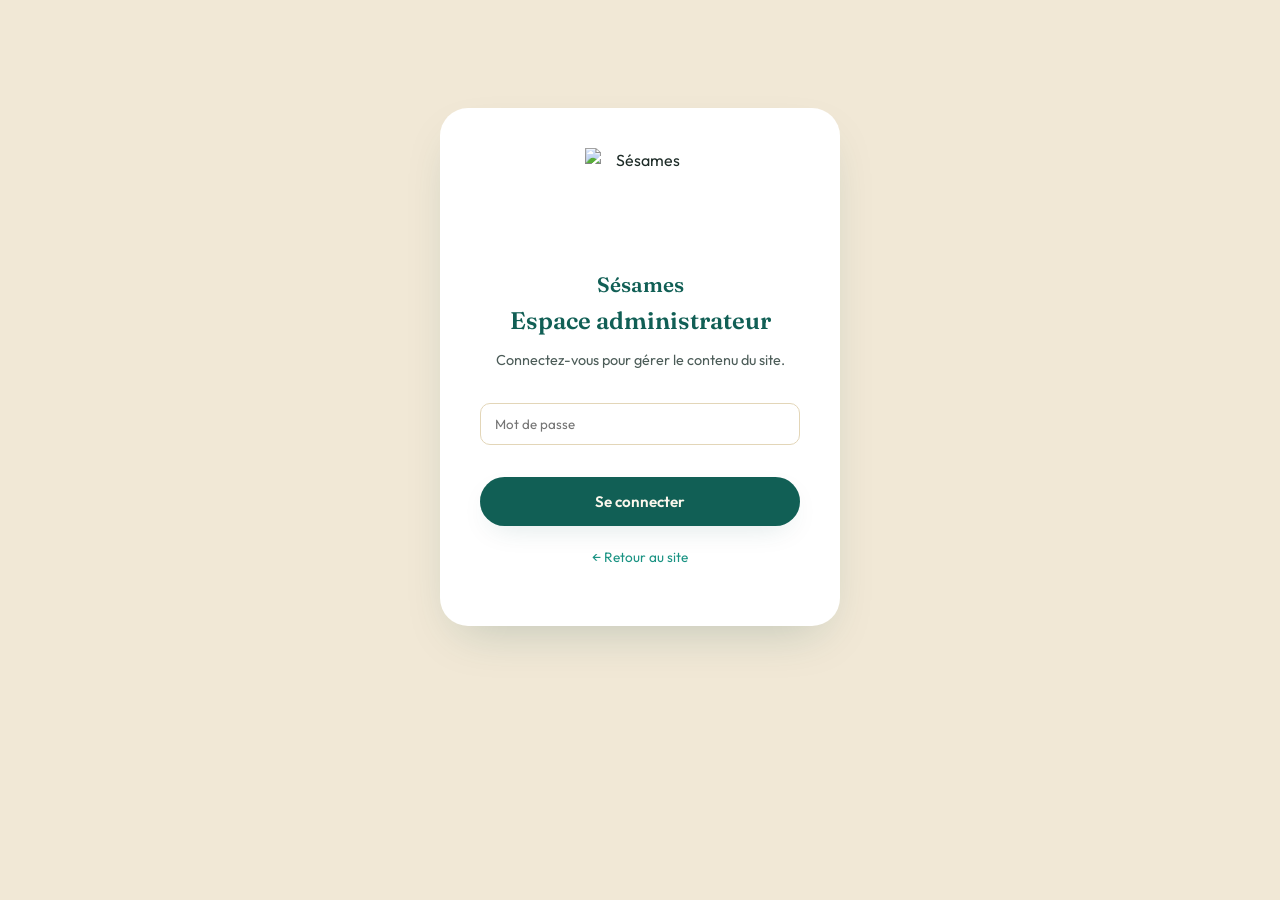
==== admin.html @ 0f2f65d6 "Add files via upload" ====
<!DOCTYPE html>
<html lang="fr">
<head>
<meta charset="UTF-8">
<meta name="viewport" content="width=device-width, initial-scale=1.0">
<title>Sésames — Espace administrateur</title>
<link href="https://fonts.googleapis.com/css2?family=Fraunces:wght@500;600&family=Outfit:wght@400;500;600;700&display=swap" rel="stylesheet">
<link rel="stylesheet" href="styles.css">
<style>
  body{ background:var(--sand); }
  .admin-header{
    background:var(--teal-deep); color:var(--cream); padding:18px 0;
    display:flex; align-items:center;
  }
  .admin-header .container{ display:flex; align-items:center; justify-content:space-between; }
  .admin-header .brand-name{ color:var(--cream); }
  .admin-header img{ width:40px;height:40px;object-fit:contain; }
  .admin-wrap{ max-width:1000px; margin:0 auto; padding:36px 24px 100px; }

  .login-box{
    max-width:400px; margin:12vh auto; background:var(--white); padding:40px;
    border-radius:var(--radius-lg); box-shadow:var(--shadow-soft); text-align:center;
  }
  .login-box img{ width:110px;height:110px;object-fit:contain;margin:0 auto 10px;display:block; }
  .login-brand-name{ font-family:var(--font-display); font-weight:600; font-size:1.3rem; color:var(--teal-deep); margin-bottom:6px; }
  .login-box input{ width:100%; padding:12px 14px; border-radius:var(--radius-sm); border:1.5px solid var(--sand-line); margin:16px 0; }
  #login-error{ color:#C34A36; font-size:.85rem; min-height:1.2em; }

  .admin-tabs{ display:flex; gap:10px; flex-wrap:wrap; margin-bottom:30px; }
  .admin-tab{
    padding:10px 20px; border-radius:999px; border:1px solid var(--sand-line); background:var(--white);
    font-weight:600; font-size:.88rem; color:var(--ink-soft);
  }
  .admin-tab.active{ background:var(--teal-deep); color:var(--cream); border-color:var(--teal-deep); }

  .admin-panel-section{ display:none; }
  .admin-panel-section.active{ display:block; }

  .admin-block{
    background:var(--white); border-radius:var(--radius-md); padding:28px; margin-bottom:24px; box-shadow:var(--shadow-card);
  }
  .admin-block h3{ margin-bottom:18px; }
  .admin-grid2{ display:grid; grid-template-columns:1fr 1fr; gap:16px; }
  .admin-field{ margin-bottom:14px; }
  .admin-field label{ display:block; font-size:.82rem; font-weight:600; color:var(--teal-deep); margin-bottom:5px; }
  .admin-field input, .admin-field textarea{
    width:100%; padding:11px 13px; border-radius:var(--radius-sm); border:1.5px solid var(--sand-line); background:var(--cream);
  }
  .logo-row{ display:flex; align-items:center; gap:16px; margin-bottom:16px; }
  .logo-row img{ width:72px;height:72px;object-fit:contain; }

  .admin-row{ display:grid; grid-template-columns:1fr 1fr auto; gap:10px; align-items:center; margin-bottom:10px; }
  .admin-row input{ padding:10px 12px; border-radius:var(--radius-sm); border:1.5px solid var(--sand-line); }
  .admin-thumb{ width:56px;height:56px;border-radius:8px;object-fit:cover; }
  .icon-btn{
    width:34px;height:34px;border-radius:50%;border:1px solid var(--sand-line); background:var(--cream); color:#C34A36;
  }
  .admin-card{ background:var(--cream); border-radius:var(--radius-sm); padding:18px; margin-bottom:14px; border:1px solid var(--sand-line); }
  .admin-card-grid{ display:grid; grid-template-columns:repeat(auto-fit,minmax(140px,1fr)); gap:10px; margin-bottom:10px; }
  .admin-card select, .admin-card input, .admin-card textarea{
    width:100%; padding:10px 12px; border-radius:8px; border:1.5px solid var(--sand-line); background:var(--white);
  }
  .admin-card-actions{ display:flex; gap:10px; margin-top:10px; }
  .admin-danger{ background:#FBE9E6; color:#A63A29; border-radius:999px; padding:8px 18px; border:none; font-weight:600; }
  .admin-empty{ color:var(--ink-soft); font-style:italic; }

  .admin-toast{
    position:fixed; bottom:24px; left:50%; transform:translateX(-50%) translateY(20px);
    background:var(--teal-deep); color:var(--cream); padding:12px 22px; border-radius:999px;
    opacity:0; transition:all .3s ease; pointer-events:none; z-index:400; font-size:.9rem;
  }
  .admin-toast.show{ opacity:1; transform:translateX(-50%) translateY(0); }
  .admin-toast.err{ background:#A63A29; }

  .add-row{ display:flex; gap:10px; margin-bottom:18px; }
  .add-row input{ flex:1; padding:11px 13px; border-radius:var(--radius-sm); border:1.5px solid var(--sand-line); }

  @media (max-width:700px){ .admin-grid2{ grid-template-columns:1fr; } .admin-row{ grid-template-columns:1fr; } }
</style>
</head>
<body>

<!-- ===== ÉCRAN DE CONNEXION ===== -->
<div id="login-screen">
  <div class="login-box">
    <img src="assets/logo-icon.png" alt="Sésames" class="js-logo">
    <div class="login-brand-name js-nom">Sésames</div>
    <h2>Espace administrateur</h2>
    <p style="color:var(--ink-soft);font-size:.9rem;">Connectez-vous pour gérer le contenu du site.</p>
    <form id="login-form">
      <input type="password" id="login-pass" placeholder="Mot de passe" required>
      <div id="login-error"></div>
      <button type="submit" class="btn btn-primary" style="width:100%;">Se connecter</button>
    </form>
    <p style="margin-top:18px;"><a href="index.html" style="color:var(--teal);font-size:.85rem;">← Retour au site</a></p>
  </div>
</div>

<!-- ===== PANNEAU ADMIN ===== -->
<div id="admin-panel" style="display:none;">
  <header class="admin-header">
    <div class="container">
      <div class="brand">
        <img src="assets/logo-icon.png" alt="Sésames" class="js-logo">
        <span class="brand-name">Sésames — Administration</span>
      </div>
      <div style="display:flex;gap:14px;align-items:center;">
        <a href="index.html" target="_blank" class="btn btn-ghost btn-sm">Voir le site</a>
        <button id="logout-btn" class="btn btn-outline btn-sm" style="border-color:var(--cream);color:var(--cream);">Déconnexion</button>
      </div>
    </div>
  </header>

  <div class="admin-wrap">
    <div class="admin-tabs">
      <button class="admin-tab active" data-tab="general">Général</button>
      <button class="admin-tab" data-tab="services">Services</button>
      <button class="admin-tab" data-tab="galerie">Galerie</button>
      <button class="admin-tab" data-tab="temoignages">Témoignages</button>
      <button class="admin-tab" data-tab="reservations">Réservations</button>
    </div>

    <!-- ===== GÉNÉRAL ===== -->
    <section id="panel-general" class="admin-panel-section active">
      <form id="gen-form">
        <div class="admin-block">
          <h3>Identité du centre</h3>
          <div class="logo-row">
            <img id="gen-logo-preview" src="assets/logo-icon.png" alt="Logo" class="js-logo">
            <div>
              <label class="btn btn-outline btn-sm" style="cursor:pointer;">
                Changer le logo
                <input type="file" id="gen-logo-input" accept="image/*" style="display:none;">
              </label>
            </div>
          </div>
          <div class="admin-grid2">
            <div class="admin-field"><label>Nom du centre</label><input id="gen-nom"></div>
            <div class="admin-field"><label>Slogan</label><input id="gen-slogan"></div>
            <div class="admin-field"><label>Téléphone</label><input id="gen-tel"></div>
            <div class="admin-field"><label>Numéro WhatsApp (sans espaces, ex : 21673000000)</label><input id="gen-wa"></div>
            <div class="admin-field" style="grid-column:1/-1;"><label>Adresse complète</label><input id="gen-adresse"></div>
            <div class="admin-field" style="grid-column:1/-1;"><label>URL Google Maps (embed)</label><input id="gen-maps"></div>
            <div class="admin-field"><label>Lien Facebook</label><input id="gen-fb"></div>
            <div class="admin-field"><label>Lien Instagram</label><input id="gen-ig"></div>
          </div>
        </div>

        <div class="admin-block">
          <h3>Horaires d'ouverture</h3>
          <div id="gen-horaires"></div>
          <button type="button" id="gen-add-horaire" class="btn btn-outline btn-sm">+ Ajouter une ligne</button>
        </div>

        <div class="admin-block">
          <h3>Chiffres clés (section statistiques)</h3>
          <div id="gen-stats"></div>
        </div>

        <div class="admin-block">
          <h3>Section "À propos"</h3>
          <div class="admin-field"><label>Titre</label><input id="gen-apropos-titre"></div>
          <div class="admin-field"><label>Texte de présentation</label><textarea id="gen-apropos-texte" rows="5"></textarea></div>
          <div class="admin-grid2">
            <div class="admin-field"><label>Nom du fondateur</label><input id="gen-fondateur"></div>
            <div class="admin-field"><label>Titre du fondateur</label><input id="gen-fondateur-titre"></div>
          </div>
        </div>

        <button type="submit" class="btn btn-primary">Enregistrer les informations générales</button>
      </form>

      <div class="admin-block" style="margin-top:24px;">
        <h3>Sécurité</h3>
        <form id="change-pass-form">
          <div class="admin-field"><label>Nouveau mot de passe administrateur</label><input type="password" id="new-pass" placeholder="Minimum 4 caractères"></div>
          <button type="submit" class="btn btn-outline btn-sm">Mettre à jour le mot de passe</button>
        </form>
      </div>
    </section>

    <!-- ===== SERVICES ===== -->
    <section id="panel-services" class="admin-panel-section">
      <div class="admin-block">
        <h3>Massages & Hijama</h3>
        <button id="add-service" class="btn btn-primary btn-sm" style="margin-bottom:18px;">+ Ajouter un service</button>
        <div id="services-list"></div>
      </div>
    </section>

    <!-- ===== GALERIE ===== -->
    <section id="panel-galerie" class="admin-panel-section">
      <div class="admin-block">
        <h3>Photos de la galerie</h3>
        <div class="add-row">
          <input type="text" id="new-gallery-url" placeholder="Coller l'URL d'une nouvelle image">
          <button id="add-gallery" class="btn btn-primary btn-sm">Ajouter</button>
        </div>
        <div id="gallery-list"></div>
      </div>
    </section>

    <!-- ===== TÉMOIGNAGES ===== -->
    <section id="panel-temoignages" class="admin-panel-section">
      <div class="admin-block">
        <h3>Avis clients</h3>
        <button id="add-testi" class="btn btn-primary btn-sm" style="margin-bottom:18px;">+ Ajouter un témoignage</button>
        <div id="testi-list"></div>
      </div>
    </section>

    <!-- ===== RÉSERVATIONS ===== -->
    <section id="panel-reservations" class="admin-panel-section">
      <div class="admin-block">
        <h3>Demandes de réservation reçues</h3>
        <div id="resa-list"></div>
      </div>
    </section>
  </div>
</div>

<div id="admin-toast" class="admin-toast"></div>

<script src="data.js"></script>
<script src="admin.js"></script>
</body>
</html>
---- styles.css ----
/* ==========================================================
   SÉSAMES — Design tokens
   Palette dérivée du logo : cercle teal profond sur fond ivoire,
   silhouette en ligne, anneau de graines/pétales.
   Signature visuelle : l'anneau de graines devient un motif
   récurrent, et les révélations au scroll "s'ouvrent" comme le
   veut la légende du sésame — "Ouvre-toi, Sésame".
   ========================================================== */
:root{
  --teal-deep:   #115F55;
  --teal:        #1A9383;
  --teal-bright: #21B6A2;
  --teal-tint:   #E1F4F1;
  --cream:       #FBF7EC;
  --sand:        #F1E8D6;
  --sand-line:   #E3D6B8;
  --ink:         #1D2B27;
  --ink-soft:    #4C5C58;
  --white:       #FFFFFF;

  --font-display: "Fraunces", serif;
  --font-body: "Outfit", sans-serif;

  --radius-lg: 28px;
  --radius-md: 16px;
  --radius-sm: 10px;

  --shadow-soft: 0 20px 50px -20px rgba(18, 79, 77, 0.25);
  --shadow-card: 0 10px 30px -12px rgba(18, 79, 77, 0.18);

  --ease: cubic-bezier(.22,.9,.32,1);
}

*,*::before,*::after{ box-sizing:border-box; }
html{ scroll-behavior:smooth; }
body{
  margin:0;
  font-family:var(--font-body);
  background:var(--cream);
  color:var(--ink);
  line-height:1.6;
  -webkit-font-smoothing:antialiased;
}
img{ max-width:100%; display:block; }
a{ color:inherit; text-decoration:none; }
ul{ list-style:none; margin:0; padding:0; }
button{ font-family:inherit; cursor:pointer; }
input,textarea,select{ font-family:inherit; }

.container{
  width:100%;
  max-width:1180px;
  margin:0 auto;
  padding:0 24px;
}

h1,h2,h3,h4{
  font-family:var(--font-display);
  color:var(--teal-deep);
  margin:0 0 .5em;
  line-height:1.15;
  font-weight:600;
}
.eyebrow{
  display:inline-flex;
  align-items:center;
  gap:10px;
  font-family:var(--font-body);
  font-size:.78rem;
  letter-spacing:.18em;
  text-transform:uppercase;
  color:var(--teal);
  font-weight:600;
  margin-bottom:14px;
}
.eyebrow::before{
  content:"";
  width:22px;height:1px;
  background:var(--teal-bright);
  display:inline-block;
}
.section{ padding:96px 0; position:relative; }
.section-alt{ background:var(--sand); }
.section-head{ max-width:640px; margin-bottom:56px; }
.section-head p{ color:var(--ink-soft); font-size:1.05rem; }
.section-head.center{ margin-left:auto; margin-right:auto; text-align:center; }

/* ---------- Boutons ---------- */
.btn{
  display:inline-flex;
  align-items:center;
  justify-content:center;
  gap:10px;
  padding:14px 30px;
  border-radius:999px;
  font-weight:600;
  font-size:.95rem;
  border:1px solid transparent;
  transition:transform .35s var(--ease), box-shadow .35s var(--ease), background .3s ease, color .3s ease;
  white-space:nowrap;
}
.btn-primary{ background:var(--teal-deep); color:var(--cream); box-shadow:var(--shadow-card); }
.btn-primary:hover{ transform:translateY(-3px); box-shadow:0 16px 30px -10px rgba(18,79,77,.4); background:var(--teal); }
.btn-outline{ background:transparent; color:var(--teal-deep); border-color:var(--teal-deep); }
.btn-outline:hover{ background:var(--teal-deep); color:var(--cream); transform:translateY(-3px); }
.btn-ghost{ background:var(--white); color:var(--teal-deep); box-shadow:var(--shadow-card); }
.btn-ghost:hover{ transform:translateY(-3px); }
.btn-sm{ padding:10px 20px; font-size:.85rem; }

/* ---------- Navigation ---------- */
.nav{
  position:fixed; top:0; left:0; right:0; z-index:100;
  padding:18px 0;
  transition:background .4s ease, box-shadow .4s ease, padding .4s ease;
}
.nav.scrolled{
  background:rgba(251,247,236,.92);
  backdrop-filter:blur(10px);
  box-shadow:0 8px 24px -16px rgba(18,79,77,.35);
  padding:10px 0;
}
.nav .container{ display:flex; align-items:center; justify-content:space-between; gap:20px; }
.brand{ display:flex; align-items:center; gap:12px; }
.brand img{ width:48px; height:48px; object-fit:contain; }
.brand-name{ font-family:var(--font-display); font-weight:600; font-size:1.25rem; color:var(--teal-deep); }
.nav-links{ display:flex; gap:30px; align-items:center; }
.nav-links a{
  font-size:.92rem; font-weight:500; color:var(--ink);
  position:relative; padding:4px 0;
}
.nav-links a::after{
  content:""; position:absolute; left:0; bottom:0; height:2px; width:0;
  background:var(--teal-bright); transition:width .3s var(--ease);
}
.nav-links a:hover::after{ width:100%; }
.nav-actions{ display:flex; align-items:center; gap:14px; }
.nav-toggle{ display:none; background:none; border:none; font-size:1.6rem; color:var(--teal-deep); }

@media (max-width:900px){
  .nav-links{
    position:fixed; inset:0 0 0 auto; height:100vh; width:min(78vw,320px);
    background:var(--cream); flex-direction:column; justify-content:center; gap:28px;
    transform:translateX(100%); transition:transform .45s var(--ease);
    box-shadow:-10px 0 40px rgba(18,79,77,.2);
  }
  .nav-links.open{ transform:translateX(0); }
  .nav-toggle{ display:block; }
}

/* ---------- Hero ---------- */
.hero{
  min-height:100vh;
  display:flex; align-items:center;
  padding:140px 0 80px;
  position:relative;
  overflow:hidden;
  background:
    radial-gradient(ellipse at 80% 20%, rgba(34,163,159,.16), transparent 55%),
    radial-gradient(ellipse at 10% 90%, rgba(176,107,73,.12), transparent 50%),
    var(--cream);
}
.hero-blobs{ position:absolute; inset:0; overflow:hidden; z-index:0; pointer-events:none; }
.blob{
  position:absolute; border-radius:50%; filter:blur(60px); opacity:.45;
  will-change:transform;
}
.blob-1{
  width:420px; height:420px; top:-140px; right:-100px;
  background:radial-gradient(circle, var(--teal-bright), transparent 70%);
  animation:blob-float-1 16s ease-in-out infinite;
}
.blob-2{
  width:320px; height:320px; bottom:-120px; left:-80px;
  background:radial-gradient(circle, var(--teal-tint), transparent 70%);
  animation:blob-float-2 20s ease-in-out infinite;
}
.blob-3{
  width:220px; height:220px; bottom:20%; right:8%;
  background:radial-gradient(circle, var(--sand-line), transparent 70%);
  animation:blob-float-3 13s ease-in-out infinite;
}
@keyframes blob-float-1{
  0%,100%{ transform:translate(0,0) scale(1); }
  50%{ transform:translate(-30px,40px) scale(1.08); }
}
@keyframes blob-float-2{
  0%,100%{ transform:translate(0,0) scale(1); }
  50%{ transform:translate(25px,-30px) scale(1.05); }
}
@keyframes blob-float-3{
  0%,100%{ transform:translate(0,0); }
  50%{ transform:translate(-20px,-25px); }
}
.hero .container{ position:relative; z-index:1; display:grid; grid-template-columns:1.05fr .95fr; gap:60px; align-items:center; }
.hero-eyebrow{ color:var(--teal-bright); }
.hero h1{ font-size:clamp(2.4rem,4.4vw,3.6rem); }
.hero .tagline{ font-style:italic; font-family:var(--font-display); color:var(--teal); font-size:1.3rem; margin-bottom:22px; }
.hero p.lead{ color:var(--ink-soft); font-size:1.08rem; max-width:520px; margin-bottom:34px; }
.hero-cta{ display:flex; flex-wrap:wrap; gap:14px; }

.hero-visual{ position:relative; display:flex; align-items:center; justify-content:center; }
.seed-ring{
  position:absolute; inset:0; margin:auto; width:100%; height:100%;
  animation:spin 60s linear infinite;
}
@keyframes spin{ to{ transform:rotate(360deg); } }
.hero-image-wrap{
  position:relative; width:82%; aspect-ratio:1/1; border-radius:50%; overflow:hidden;
  box-shadow:var(--shadow-soft); border:6px solid var(--white);
}
.hero-image-wrap img{ width:100%; height:100%; object-fit:cover; }
.hero-float{ animation:hero-float 6s ease-in-out infinite; }
@keyframes hero-float{
  0%,100%{ transform:translateY(0); }
  50%{ transform:translateY(-16px); }
}

/* ---------- Reveal / "Ouvre-toi Sésame" ---------- */
.reveal{
  opacity:0; transform:translateY(28px) scale(.97);
  transition:opacity .8s var(--ease), transform .8s var(--ease);
}
.reveal.in-view{ opacity:1; transform:translateY(0) scale(1); }
.reveal-delay-1.in-view{ transition-delay:.1s; }
.reveal-delay-2.in-view{ transition-delay:.2s; }
.reveal-delay-3.in-view{ transition-delay:.3s; }

/* ---------- À propos ---------- */
.about-grid{ display:grid; grid-template-columns:.85fr 1.15fr; gap:64px; align-items:center; }
.about-portrait{
  position:relative; border-radius:var(--radius-lg); overflow:hidden;
  box-shadow:var(--shadow-card);
}
.about-portrait img{ width:100%; aspect-ratio:4/5; object-fit:cover; }
.founder-tag{
  position:absolute; left:20px; bottom:20px; background:rgba(251,247,236,.94);
  padding:14px 20px; border-radius:var(--radius-sm); backdrop-filter:blur(6px);
}
.founder-tag strong{ display:block; color:var(--teal-deep); font-family:var(--font-display); }
.founder-tag span{ font-size:.82rem; color:var(--ink-soft); }
.about-text p{ color:var(--ink-soft); font-size:1.05rem; }

/* ---------- Chiffres clés / compteurs ---------- */
.stats-section{
  background:var(--teal-deep);
  padding:64px 0;
  position:relative;
  overflow:hidden;
}
.stats-section::before{
  content:"";
  position:absolute; inset:0;
  background:radial-gradient(ellipse at 15% 30%, rgba(255,255,255,.06), transparent 55%);
  pointer-events:none;
}
.stats-grid{
  display:grid; grid-template-columns:repeat(4,1fr); gap:20px; position:relative; z-index:1;
}
.stat-card{ text-align:center; color:var(--cream); }
.stat-number{
  font-family:var(--font-display); font-weight:600; font-size:clamp(2rem,4vw,2.8rem);
  color:var(--teal-bright); display:inline-flex; align-items:baseline; gap:2px;
}
.stat-label{ margin-top:6px; font-size:.88rem; color:var(--cream); opacity:.85; letter-spacing:.02em; }
@media (max-width:800px){ .stats-grid{ grid-template-columns:repeat(2,1fr); gap:32px 20px; } }

/* ---------- Services ---------- */
.tabs{ display:flex; gap:12px; margin-bottom:36px; flex-wrap:wrap; }
.tab-btn{
  padding:10px 22px; border-radius:999px; border:1px solid var(--sand-line);
  background:var(--white); color:var(--ink-soft); font-weight:600; font-size:.9rem;
  transition:all .3s var(--ease);
}
.tab-btn.active, .tab-btn:hover{ background:var(--teal-deep); color:var(--cream); border-color:var(--teal-deep); }

.services-grid{
  display:grid; grid-template-columns:repeat(auto-fit,minmax(300px,1fr)); gap:28px;
  perspective:1200px;
}
.service-card{
  background:var(--white); border-radius:var(--radius-md); overflow:hidden;
  box-shadow:var(--shadow-card);
  transition:transform .25s var(--ease), box-shadow .45s var(--ease);
  display:flex; flex-direction:column;
  transform-style:preserve-3d;
  will-change:transform;
}
.service-card:hover{ box-shadow:0 24px 40px -18px rgba(18,79,77,.32); }
.service-media{ position:relative; aspect-ratio:4/3; overflow:hidden; }
.service-media img{ width:100%; height:100%; object-fit:cover; transition:transform .6s var(--ease); }
.service-card:hover .service-media img{ transform:scale(1.08); }
.service-tag{
  position:absolute; top:14px; left:14px; background:var(--teal-deep); color:var(--cream);
  font-size:.72rem; text-transform:uppercase; letter-spacing:.08em; padding:6px 12px; border-radius:999px;
}
.service-body{ padding:22px 22px 24px; display:flex; flex-direction:column; gap:10px; flex:1; }
.service-body h3{ font-size:1.15rem; margin-bottom:0; }
.service-body p{ color:var(--ink-soft); font-size:.92rem; flex:1; }
.service-meta{ display:flex; justify-content:space-between; align-items:center; font-size:.9rem; color:var(--ink-soft); }
.service-meta .price{ font-family:var(--font-display); font-size:1.3rem; color:var(--teal-deep); font-weight:600; }
.service-footer{ display:flex; gap:10px; }

/* ---------- Bienfaits ---------- */
.benefits-grid{ display:grid; grid-template-columns:repeat(auto-fit,minmax(260px,1fr)); gap:28px; }
.benefit-card{
  background:var(--white); padding:32px 26px; border-radius:var(--radius-md);
  box-shadow:var(--shadow-card); position:relative; overflow:hidden;
}
.benefit-card::before{
  content:""; position:absolute; top:-30px; right:-30px; width:90px; height:90px;
  background:var(--teal-tint); border-radius:50%;
}
.benefit-icon{
  width:48px; height:48px; border-radius:50%; background:var(--teal-deep); color:var(--cream);
  display:flex; align-items:center; justify-content:center; margin-bottom:16px; position:relative; z-index:1;
}
.benefit-card h3{ font-size:1.05rem; position:relative; z-index:1; }
.benefit-card p{ color:var(--ink-soft); font-size:.92rem; position:relative; z-index:1; margin:0; }

/* ---------- Galerie ---------- */
.gallery-grid{
  display:grid; grid-template-columns:repeat(3,1fr); gap:16px;
}
.gallery-item{
  border-radius:var(--radius-md); overflow:hidden; cursor:pointer; position:relative; aspect-ratio:1/1;
}
.gallery-item img{ width:100%; height:100%; object-fit:cover; transition:transform .5s var(--ease); }
.gallery-item:hover img{ transform:scale(1.1); }
.gallery-item::after{
  content:"+"; position:absolute; inset:0; display:flex; align-items:center; justify-content:center;
  font-size:2rem; color:#fff; background:rgba(18,79,77,0); transition:background .3s ease;
}
.gallery-item:hover::after{ background:rgba(18,79,77,.35); }
@media (max-width:700px){ .gallery-grid{ grid-template-columns:repeat(2,1fr); } }

/* ---------- Témoignages ---------- */
.testimonials-grid{ display:grid; grid-template-columns:repeat(auto-fit,minmax(280px,1fr)); gap:26px; }
.testimonial-card{
  background:var(--white); padding:30px 26px; border-radius:var(--radius-md); box-shadow:var(--shadow-card);
}
.stars{ color:var(--teal-bright); letter-spacing:2px; margin-bottom:12px; }
.testimonial-card p.quote{ color:var(--ink-soft); font-style:italic; }
.testimonial-name{ font-weight:600; color:var(--teal-deep); margin-top:14px; }

/* ---------- Contact ---------- */
.contact-grid{ display:grid; grid-template-columns:1fr 1fr; gap:48px; align-items:start; }
.contact-info-card{
  background:var(--teal-deep); color:var(--cream); padding:36px; border-radius:var(--radius-lg);
}
.contact-info-card h3{ color:var(--cream); }
.contact-info-item{ display:flex; gap:14px; margin-bottom:20px; align-items:flex-start; }
.contact-info-item .ico{ width:38px; height:38px; border-radius:50%; background:rgba(255,255,255,.12); display:flex; align-items:center; justify-content:center; flex-shrink:0; }
.contact-info-item a, .contact-info-item span{ color:var(--cream); opacity:.92; }
.map-embed{ margin-top:22px; border-radius:var(--radius-md); overflow:hidden; box-shadow:var(--shadow-card); }
.map-embed iframe{ width:100%; height:220px; border:0; display:block; }

.form-card{
  background:var(--white); padding:36px; border-radius:var(--radius-lg); box-shadow:var(--shadow-card);
}
.form-row{ display:grid; grid-template-columns:1fr 1fr; gap:16px; }
.field{ margin-bottom:18px; }
.field label{ display:block; font-size:.85rem; font-weight:600; margin-bottom:6px; color:var(--teal-deep); }
.field input, .field select, .field textarea{
  width:100%; padding:12px 14px; border-radius:var(--radius-sm); border:1.5px solid var(--sand-line);
  background:var(--cream); font-size:.95rem; transition:border-color .3s ease, box-shadow .3s ease; color:var(--ink);
}
.field input:focus, .field select:focus, .field textarea:focus{
  outline:none; border-color:var(--teal-bright); box-shadow:0 0 0 4px rgba(34,163,159,.15);
}
.field.error input, .field.error select, .field.error textarea{ border-color:#C34A36; }
.field .error-msg{ color:#C34A36; font-size:.78rem; margin-top:5px; display:none; }
.field.error .error-msg{ display:block; }
.form-msg{
  margin-top:16px; padding:14px 16px; border-radius:var(--radius-sm); font-size:.9rem;
  display:none; align-items:center; gap:10px;
}
.form-msg.show{ display:flex; }
.form-msg.success{ background:#E4F3EE; color:var(--teal-deep); }
.form-msg.err{ background:#FBE9E6; color:#A63A29; }

@media (max-width:900px){
  .hero .container, .about-grid, .contact-grid{ grid-template-columns:1fr; }
  .hero-visual{ order:-1; max-width:340px; margin:0 auto; }
  .form-row{ grid-template-columns:1fr; }
}

/* ---------- Footer ---------- */
.footer{ background:var(--ink); color:var(--sand); padding:56px 0 26px; }
.footer .container{ display:grid; grid-template-columns:1.3fr 1fr 1fr; gap:40px; }
.footer-brand{ display:flex; align-items:center; gap:12px; margin-bottom:16px; }
.footer-brand img{ width:44px; height:44px; object-fit:contain; }
.footer-brand-name{ font-family:var(--font-display); font-weight:600; font-size:1.2rem; color:var(--cream); }
.footer h4{ color:var(--cream); font-size:1rem; margin-bottom:16px; }
.footer p, .footer a{ color:#C9D2CF; font-size:.9rem; }
.footer a:hover{ color:var(--teal-bright); }
.footer-bottom{ text-align:center; margin-top:40px; padding-top:20px; border-top:1px solid rgba(255,255,255,.1); font-size:.8rem; color:#9DAAA6; }
@media (max-width:700px){ .footer .container{ grid-template-columns:1fr; } }

/* ---------- WhatsApp flottant ---------- */
.whatsapp-float{
  position:fixed; right:22px; bottom:22px; z-index:200;
  width:60px; height:60px; border-radius:50%; background:#25D366;
  display:flex; align-items:center; justify-content:center;
  box-shadow:0 10px 26px -6px rgba(0,0,0,.4);
  animation:pulse-wa 2.6s ease-in-out infinite;
}
.whatsapp-float:hover{ transform:scale(1.08); }
@keyframes pulse-wa{
  0%,100%{ box-shadow:0 10px 26px -6px rgba(37,211,102,.6); }
  50%{ box-shadow:0 10px 32px -4px rgba(37,211,102,.95); }
}

/* ---------- Lightbox ---------- */
.lightbox{
  position:fixed; inset:0; background:rgba(18,43,39,.92); z-index:300;
  display:none; align-items:center; justify-content:center; padding:30px;
}
.lightbox.open{ display:flex; }
.lightbox img{ max-width:90vw; max-height:85vh; border-radius:var(--radius-sm); }
.lightbox-close{
  position:absolute; top:24px; right:28px; color:#fff; font-size:2rem; background:none; border:none;
}

/* ---------- Modal réservation ---------- */
.modal-overlay{
  position:fixed; inset:0; background:rgba(18,43,39,.55); z-index:300; display:none;
  align-items:center; justify-content:center; padding:20px; backdrop-filter:blur(3px);
}
.modal-overlay.open{ display:flex; }
.modal-box{
  background:var(--cream); border-radius:var(--radius-lg); max-width:520px; width:100%;
  padding:36px; max-height:90vh; overflow-y:auto; box-shadow:var(--shadow-soft);
  transform:scale(.94); opacity:0; transition:transform .35s var(--ease), opacity .35s var(--ease);
}
.modal-overlay.open .modal-box{ transform:scale(1); opacity:1; }
.modal-close{ float:right; background:none; border:none; font-size:1.5rem; color:var(--ink-soft); }

/* ---------- Seed divider ---------- */
.seed-divider{ display:flex; justify-content:center; margin:0 auto 40px; opacity:.75; }

/* ---------- Barre de progression de scroll ---------- */
.scroll-progress{
  position:fixed; top:0; left:0; width:100%; height:3px; z-index:500;
  background:transparent;
}
.scroll-progress span{
  display:block; height:100%; width:0%;
  background:linear-gradient(90deg, var(--teal-bright), var(--teal-deep));
  transition:width .1s linear;
}

/* Focus visibility */
a:focus-visible, button:focus-visible, input:focus-visible, textarea:focus-visible{
  outline:3px solid var(--teal-bright); outline-offset:2px;
}

@media (prefers-reduced-motion: reduce){
  *{ animation-duration:.001ms !important; transition-duration:.001ms !important; }
  .reveal{ opacity:1; transform:none; }
  .hero-float, .blob{ animation:none !important; }
}
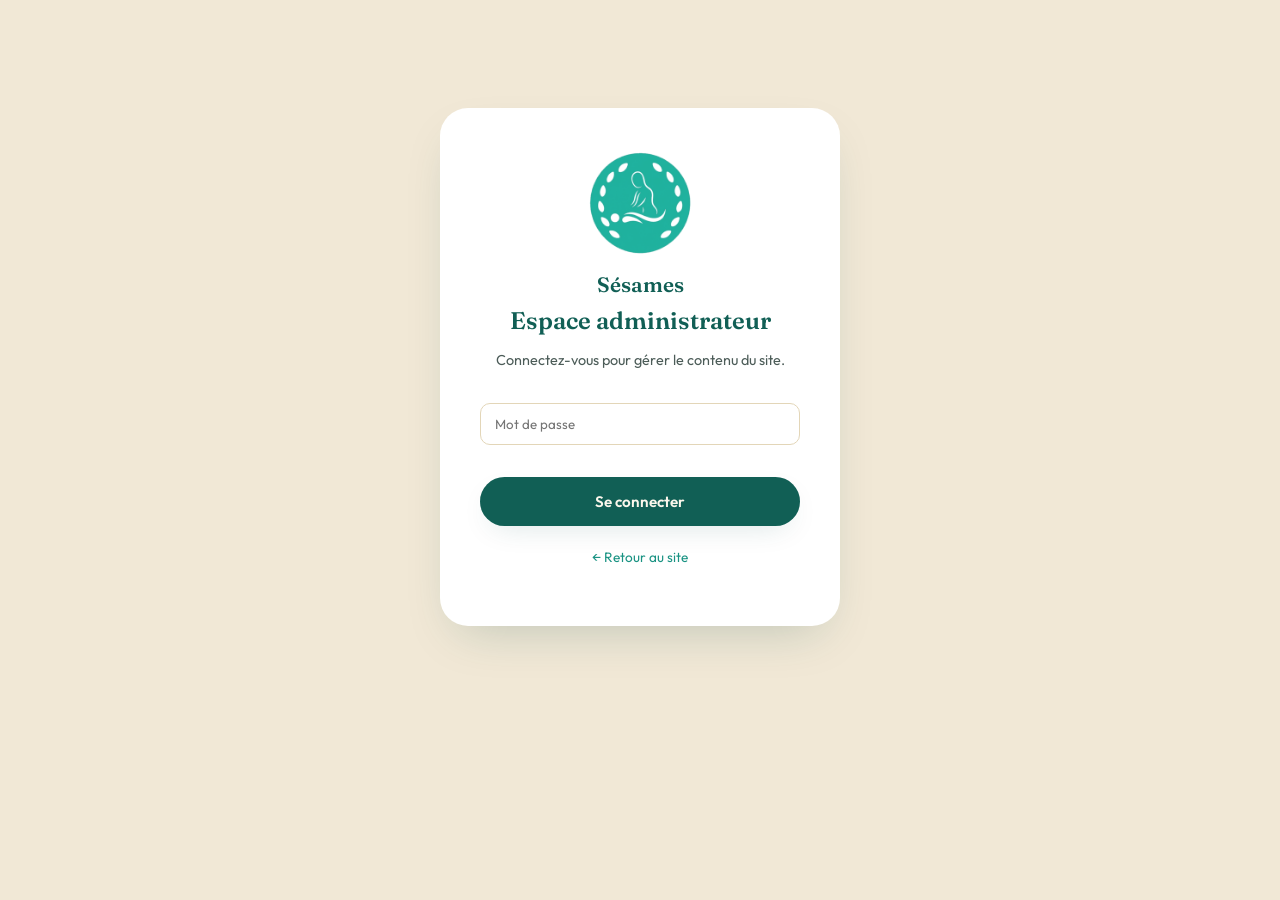
==== commit fab6f19f: "Add files via upload" ====
--- a/admin.html
+++ b/admin.html
@@ -83,7 +83,7 @@
 <!-- ===== ÉCRAN DE CONNEXION ===== -->
 <div id="login-screen">
   <div class="login-box">
-    <img src="assets/logo-icon.png" alt="Sésames" class="js-logo">
+    <img src="[data-uri]" alt="Sésames" class="js-logo">
     <div class="login-brand-name js-nom">Sésames</div>
     <h2>Espace administrateur</h2>
     <p style="color:var(--ink-soft);font-size:.9rem;">Connectez-vous pour gérer le contenu du site.</p>
@@ -101,11 +101,11 @@
   <header class="admin-header">
     <div class="container">
       <div class="brand">
-        <img src="assets/logo-icon.png" alt="Sésames" class="js-logo">
+        <img src="[data-uri]" alt="Sésames" class="js-logo">
         <span class="brand-name">Sésames — Administration</span>
       </div>
       <div style="display:flex;gap:14px;align-items:center;">
-        <a href="index.html" target="_blank" class="btn btn-ghost btn-sm">Voir le site</a>
+        <a href="index.html" target="_blank" rel="noopener noreferrer" class="btn btn-ghost btn-sm">Voir le site</a>
         <button id="logout-btn" class="btn btn-outline btn-sm" style="border-color:var(--cream);color:var(--cream);">Déconnexion</button>
       </div>
     </div>
@@ -126,7 +126,7 @@
         <div class="admin-block">
           <h3>Identité du centre</h3>
           <div class="logo-row">
-            <img id="gen-logo-preview" src="assets/logo-icon.png" alt="Logo" class="js-logo">
+            <img id="gen-logo-preview" src="[data-uri]" alt="Logo" class="js-logo">
             <div>
               <label class="btn btn-outline btn-sm" style="cursor:pointer;">
                 Changer le logo
--- a/styles.css
+++ b/styles.css
@@ -397,17 +397,50 @@
 @media (max-width:700px){ .footer .container{ grid-template-columns:1fr; } }
 
 /* ---------- WhatsApp flottant ---------- */
+.whatsapp-float-wrap{
+  position:fixed;
+  right:22px;
+  bottom:calc(22px + env(safe-area-inset-bottom, 0px));
+  z-index:200;
+  display:flex;
+  align-items:center;
+}
 .whatsapp-float{
-  position:fixed; right:22px; bottom:22px; z-index:200;
-  width:60px; height:60px; border-radius:50%; background:#25D366;
+  position:relative; z-index:2;
+  width:58px; height:58px; border-radius:50%;
+  background:linear-gradient(155deg, #2CDB77, #1DAE58);
+  border:3px solid var(--white);
   display:flex; align-items:center; justify-content:center;
-  box-shadow:0 10px 26px -6px rgba(0,0,0,.4);
-  animation:pulse-wa 2.6s ease-in-out infinite;
-}
-.whatsapp-float:hover{ transform:scale(1.08); }
+  box-shadow:var(--shadow-card), 0 10px 24px -10px rgba(29,174,88,.55);
+  transition:transform .35s var(--ease), box-shadow .35s var(--ease);
+  animation:pulse-wa 3.4s ease-in-out infinite;
+}
+.whatsapp-float:hover, .whatsapp-float:focus-visible{
+  transform:translateY(-3px) scale(1.06);
+  box-shadow:var(--shadow-card), 0 16px 30px -10px rgba(29,174,88,.7);
+}
 @keyframes pulse-wa{
-  0%,100%{ box-shadow:0 10px 26px -6px rgba(37,211,102,.6); }
-  50%{ box-shadow:0 10px 32px -4px rgba(37,211,102,.95); }
+  0%,100%{ box-shadow:var(--shadow-card), 0 10px 24px -10px rgba(29,174,88,.45); }
+  50%{ box-shadow:var(--shadow-card), 0 14px 30px -8px rgba(29,174,88,.75); }
+}
+.whatsapp-tooltip{
+  position:absolute; right:70px; top:50%; transform:translateY(-50%) translateX(8px);
+  background:var(--teal-deep); color:var(--cream);
+  font-family:var(--font-body); font-weight:600; font-size:.82rem;
+  padding:10px 18px; border-radius:999px; white-space:nowrap;
+  box-shadow:var(--shadow-card);
+  opacity:0; pointer-events:none;
+  transition:opacity .3s var(--ease), transform .3s var(--ease);
+}
+.whatsapp-float-wrap:hover .whatsapp-tooltip{
+  opacity:1; transform:translateY(-50%) translateX(0);
+}
+@media (max-width:700px){
+  .whatsapp-tooltip{ display:none; }
+  .whatsapp-float{ width:54px; height:54px; }
+}
+@media (prefers-reduced-motion: reduce){
+  .whatsapp-float{ animation:none; }
 }
 
 /* ---------- Lightbox ---------- */
